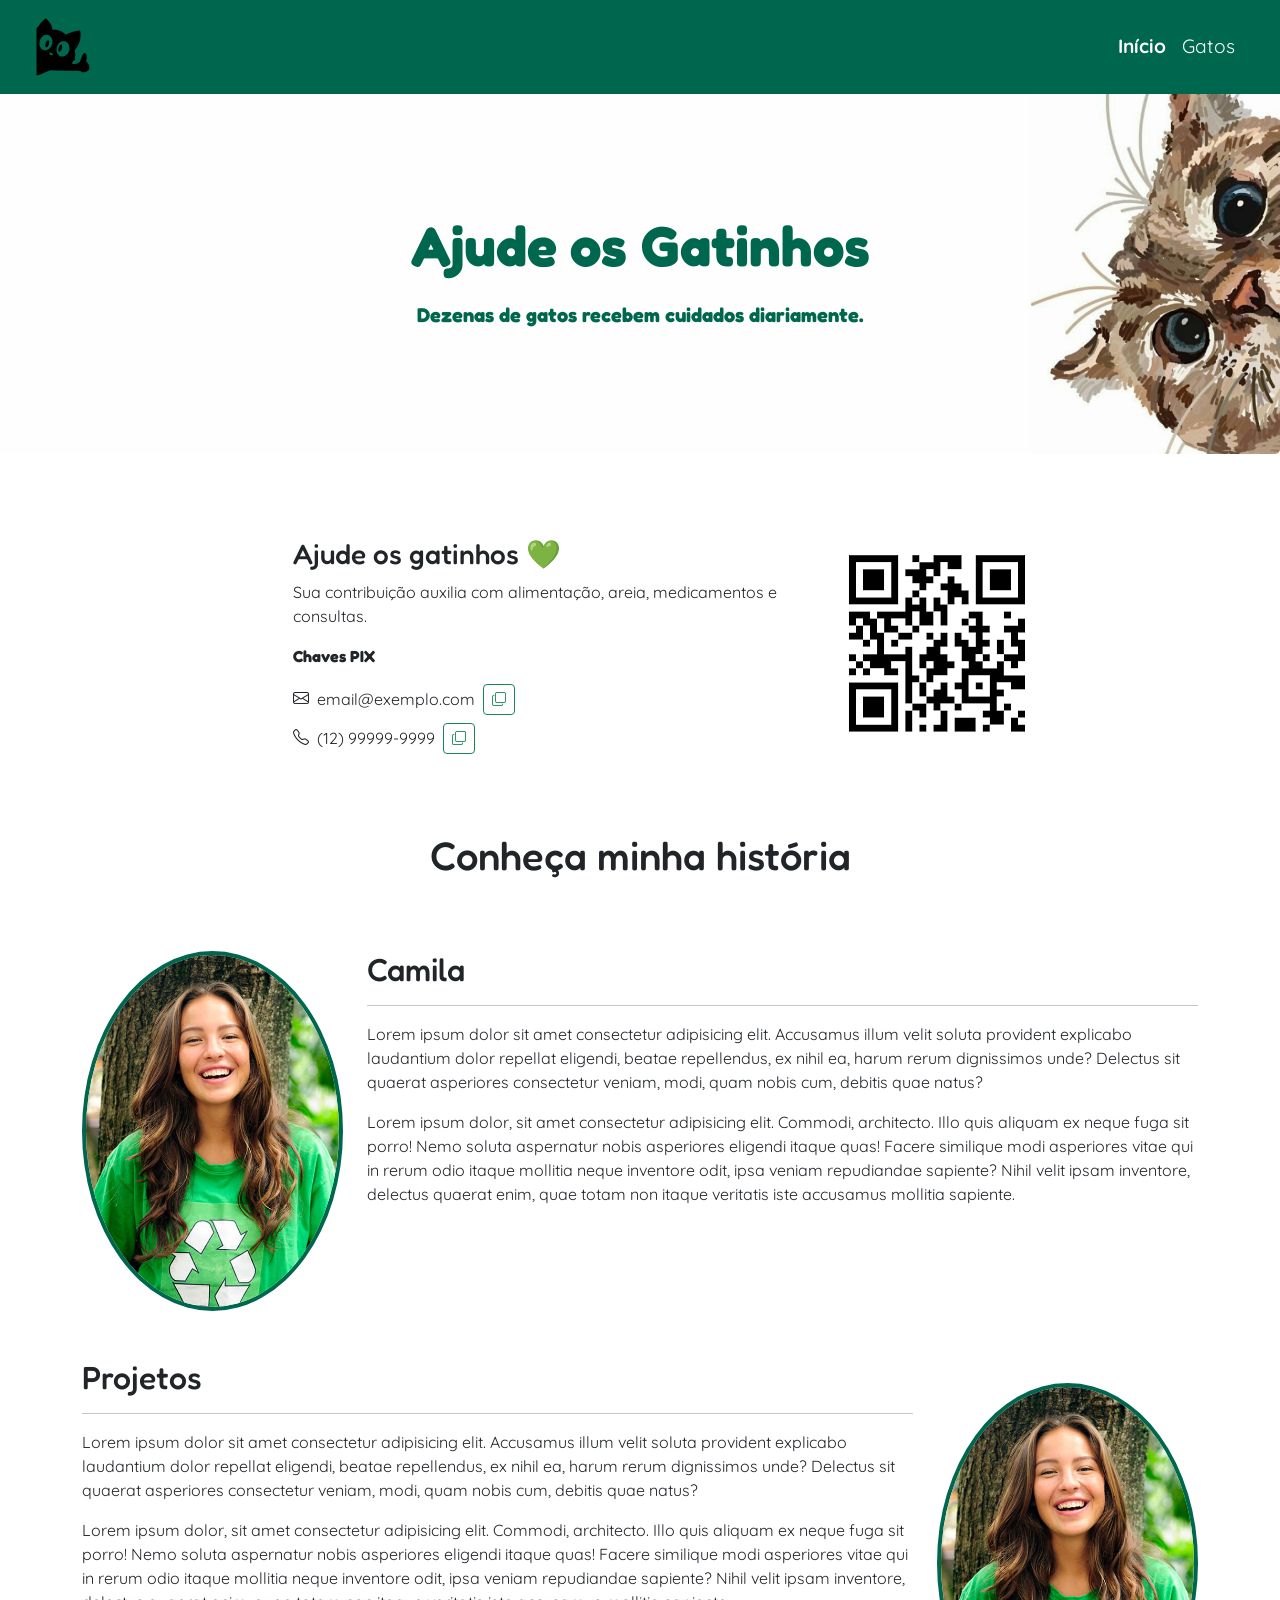
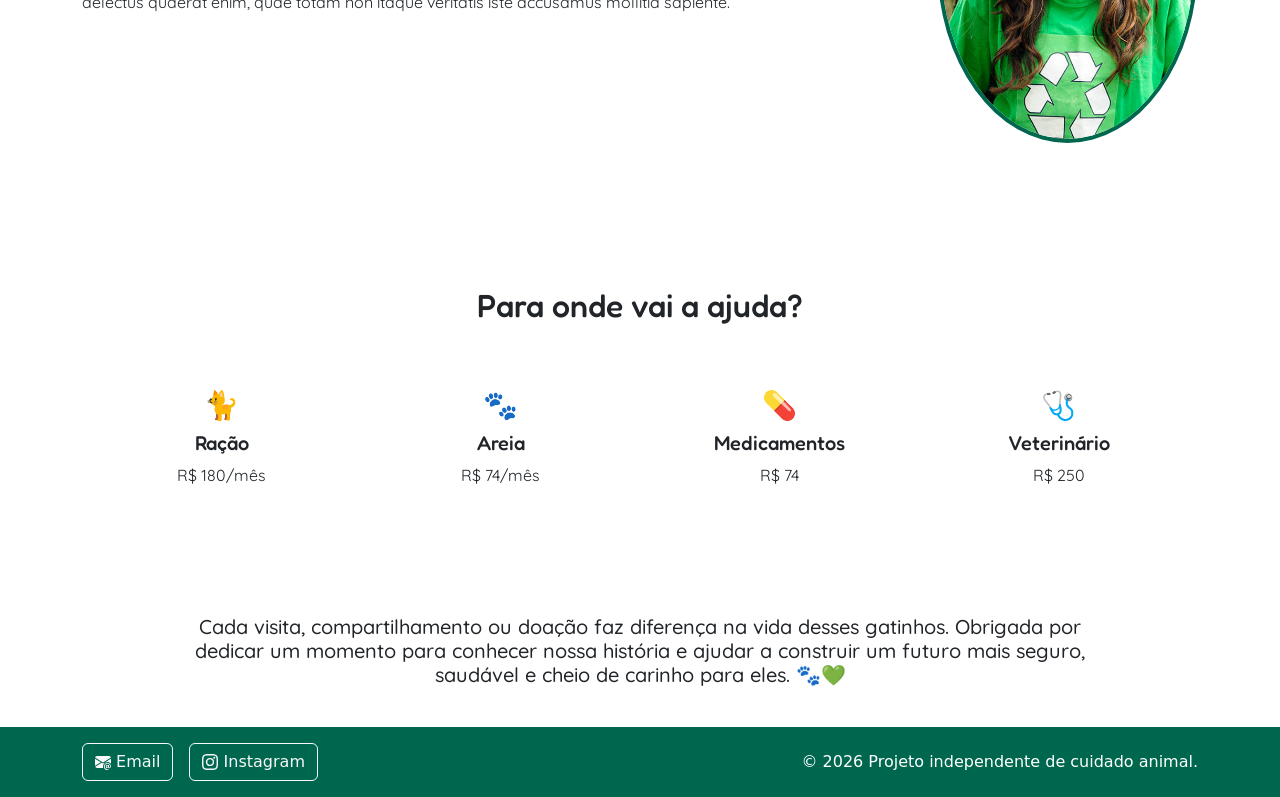
==== index.html @ ad8fa3a1 "mano arrumei." ====
<!DOCTYPE html>
<html lang="en">
<head>
    <meta charset="UTF-8">
    <meta name="viewport" content="width=device-width, initial-scale=1.0">
    <link href="https://cdn.jsdelivr.net/npm/bootstrap@5.3.8/dist/css/bootstrap.min.css" rel="stylesheet" integrity="sha384-sRIl4kxILFvY47J16cr9ZwB07vP4J8+LH7qKQnuqkuIAvNWLzeN8tE5YBujZqJLB" crossorigin="anonymous">
    <link href="https://fonts.googleapis.com/css2?family=Fredoka:wght@300;400;500;600;700&family=Quicksand:wght@300;400;500;600;700&display=swap" rel="stylesheet">
    <link rel="stylesheet" href="https://cdn.jsdelivr.net/npm/bootstrap-icons@1.11.3/font/bootstrap-icons.min.css">
    <link rel="stylesheet" href="css/style.css">
    <title>Início</title>
</head>
<body>

<nav class="navbar navbar-expand-lg minha-navbar">
  <div class="container-fluid">

    <a class="navbar-brand" href="index.html">
      <img class="menu-logo" src="img/logo.svg" alt="Logo">
    </a>

    <button
      class="navbar-toggler"
      type="button"
      data-bs-toggle="collapse"
      data-bs-target="#navbarSupportedContent"
      aria-controls="navbarSupportedContent"
      aria-expanded="false"
      aria-label="Abrir menu"
    >
      <span class="navbar-toggler-icon"></span>
    </button>

    <div class=" home collapse navbar-collapse" id="navbarSupportedContent">
      <ul class="navbar-nav ms-auto">

        <li class="nav-item">
          <a class=" text-navbar nav-link active" href="index.html">Início</a>
        </li>

        <li class="nav-item">
          <a class=" text-navbar nav-link" href="gatos.html">Gatos</a>
        </li>

      </ul>
    </div>

  </div>
</nav>

<header>
    <div class="card text-white border-0">

        <img 
            src="img/heather.jpg"
            alt="Banner"
            class="card-img">

        <div class="text-heather card-img-overlay d-flex flex-column justify-content-center align-items-center text-center">

            <h1 class=" text-header fw-bold display-4">
                Ajude os Gatinhos
            </h1>

            <h2 class="text-header lead fw-bold mt-3">
                Dezenas de gatos recebem cuidados diariamente.
            </h2>

        </div>

    </div>
</header>

<main>

    <div class="container">
      <div class="row">

        <div class="row my-5 align-items-center d-flex justify-content-center">

      <!-- ESQUERDA -->
      <div class="pix col-md-8">

          <h3 class="title-main">Ajude os gatinhos 💚</h3>

          <p class="text-main">
              Sua contribuição auxilia com alimentação,
              areia, medicamentos e consultas.
          </p>

          <p class="title-main"><strong>Chaves PIX</strong></p>

          <div class="d-flex align-items-center gap-2 mb-2">
              <i class="bi bi-envelope"></i>

              <span class="text-main"id="pix-email">
                  email@exemplo.com
              </span>

              <button class="btn btn-sm btn-outline-success"
                      onclick="copiarTexto('pix-email', 'msg-email')">
                  <i class="bi bi-copy"></i>
              </button>

              <span id="msg-email"></span>
          </div>

          <div class="d-flex align-items-center gap-2">
              <i class="bi bi-telephone"></i>

              <span class="text-main" id="pix-tel">
                  (12) 99999-9999
              </span>

              <button class="btn btn-sm btn-outline-success"
                      onclick="copiarTexto('pix-tel', 'msg-tel')">
                  <i class="bi bi-copy"></i>
              </button>

              <span id="msg-tel"></span>
          </div>

      </div>

      <!-- DIREITA -->
      <div class=" qrcode col-md-4">
          <img src="img/qr code.png"
              alt="QR Code"
              class="img-qrcode img-fluid"
              style="max-width:300px;">
      </div>

  </div>


</div>

      
        <div class="text-center mt-4 mb-4">
          <h1 class="title-main">Conheça minha história</h1>
        </div>

        <div class="row my-5">

        <div class="col-md-3">
        <div class="card my-4">
          <img src="img/pessoa.jpeg" class="card-img-top rounded-circle" alt="foto-camila">
        </div>
      </div>

      <div class="col-md-9 my-4">
        <h2 class="title-main">Camila</h2>
        <hr>
        <p class="text-main">Lorem ipsum dolor sit amet consectetur adipisicing elit. Accusamus illum velit soluta provident explicabo laudantium dolor repellat eligendi, beatae repellendus, ex nihil ea, harum rerum dignissimos unde? Delectus sit quaerat asperiores consectetur veniam, modi, quam nobis cum, debitis quae natus?</p>

        <p class="text-main">Lorem ipsum dolor, sit amet consectetur adipisicing elit. Commodi, architecto. Illo quis aliquam ex neque fuga sit porro! Nemo soluta aspernatur nobis asperiores eligendi itaque quas! Facere similique modi asperiores vitae qui in rerum odio itaque mollitia neque inventore odit, ipsa veniam repudiandae sapiente? Nihil velit ipsam inventore, delectus quaerat enim, quae totam non itaque veritatis iste accusamus mollitia sapiente.</p>
      </div>


      <div class="col-md-9 my-4">
        <h2 class="title-main">Projetos</h2>
        <hr>
        <p class="text-main">Lorem ipsum dolor sit amet consectetur adipisicing elit. Accusamus illum velit soluta provident explicabo laudantium dolor repellat eligendi, beatae repellendus, ex nihil ea, harum rerum dignissimos unde? Delectus sit quaerat asperiores consectetur veniam, modi, quam nobis cum, debitis quae natus?</p>

        <p class="text-main">Lorem ipsum dolor, sit amet consectetur adipisicing elit. Commodi, architecto. Illo quis aliquam ex neque fuga sit porro! Nemo soluta aspernatur nobis asperiores eligendi itaque quas! Facere similique modi asperiores vitae qui in rerum odio itaque mollitia neque inventore odit, ipsa veniam repudiandae sapiente? Nihil velit ipsam inventore, delectus quaerat enim, quae totam non itaque veritatis iste accusamus mollitia sapiente.</p>
      </div>

      <div class="col-md-3 my-4">
        <div class="card my-4">
          <img src="img/pessoa.jpeg" class="card-img-top rounded-circle" alt="foto-trabalho">
        </div>
      </div>
      </div>

      <div class="row my-5">

        <section class="py-5">
    <div class="container">

        <h2 class=" title-main text-center mb-5">Para onde vai a ajuda?</h2>

        <div class="row g-4">

            <div class="col-12 col-md-6 col-lg-3">
                <div class="card text-center h-100">
                    <div class="card-body">
                        <h3>🐈</h3>
                        <h5 class="title-main">Ração</h5>
                        <p class="text-main">R$ 180/mês</p>
                    </div>
                </div>
            </div>

            <div class="col-12 col-md-6 col-lg-3">
                <div class="card text-center h-100">
                    <div class="card-body">
                        <h3>🐾</h3>
                        <h5 class="title-main">Areia</h5>
                        <p class="text-main">R$ 74/mês</p>
                    </div>
                </div>
            </div>

            <div class="col-12 col-md-6 col-lg-3">
                <div class="card text-center h-100">
                    <div class="card-body">
                        <h3>💊</h3>
                        <h5 class="title-main">Medicamentos</h5>
                        <p class="text-main">R$ 74</p>
                    </div>
                </div>
            </div>

            <div class="col-12 col-md-6 col-lg-3">
                <div class="card text-center h-100">
                    <div class="card-body">
                        <h3>🩺</h3>
                        <h5 class="title-main">Veterinário</h5>
                        <p class="text-main">R$ 250</p>
                    </div>
                </div>
            </div>

        </div>

    </div>
</section>
      </div>
       
      <h5 class="agradecimento text-center text-main">Cada visita, compartilhamento ou doação faz diferença na vida desses gatinhos. Obrigada por dedicar um momento para conhecer nossa história e ajudar a construir um futuro mais seguro, saudável e cheio de carinho para eles. 🐾💚</h5>

      </div>

</main>

<footer class="py-3">
    <div class="container">
        <div class="d-flex flex-column flex-md-row justify-content-between align-items-center gap-3">
            <div class="d-flex flex-column flex-sm-row gap-3">
                <a href="mailto:contato@email.com" class="btn btn-outline-light" class="footer-text mb-0">
                    <svg xmlns="http://www.w3.org/2000/svg" width="16" height="16" fill="currentColor" class="bi bi-envelope-at-fill" viewBox="0 0 16 16">
  <path d="M2 2A2 2 0 0 0 .05 3.555L8 8.414l7.95-4.859A2 2 0 0 0 14 2zm-2 9.8V4.698l5.803 3.546zm6.761-2.97-6.57 4.026A2 2 0 0 0 2 14h6.256A4.5 4.5 0 0 1 8 12.5a4.49 4.49 0 0 1 1.606-3.446l-.367-.225L8 9.586zM16 9.671V4.697l-5.803 3.546.338.208A4.5 4.5 0 0 1 12.5 8c1.414 0 2.675.652 3.5 1.671"/>
  <path d="M15.834 12.244c0 1.168-.577 2.025-1.587 2.025-.503 0-1.002-.228-1.12-.648h-.043c-.118.416-.543.643-1.015.643-.77 0-1.259-.542-1.259-1.434v-.529c0-.844.481-1.4 1.26-1.4.585 0 .87.333.953.63h.03v-.568h.905v2.19c0 .272.18.42.411.42.315 0 .639-.415.639-1.39v-.118c0-1.277-.95-2.326-2.484-2.326h-.04c-1.582 0-2.64 1.067-2.64 2.724v.157c0 1.867 1.237 2.654 2.57 2.654h.045c.507 0 .935-.07 1.18-.18v.731c-.219.1-.643.175-1.237.175h-.044C10.438 16 9 14.82 9 12.646v-.214C9 10.36 10.421 9 12.485 9h.035c2.12 0 3.314 1.43 3.314 3.034zm-4.04.21v.227c0 .586.227.8.581.8.31 0 .564-.17.564-.743v-.367c0-.516-.275-.708-.572-.708-.346 0-.573.245-.573.791"/>
</svg>
                    Email
                </a>

                <a href="https://instagram.com/perfil" target="_blank" class="btn btn-outline-light" class="footer-text mb-0">
                    <svg xmlns="http://www.w3.org/2000/svg" width="16" height="16" fill="currentColor" class="bi bi-instagram" viewBox="0 0 16 16">
  <path d="M8 0C5.829 0 5.556.01 4.703.048 3.85.088 3.269.222 2.76.42a3.9 3.9 0 0 0-1.417.923A3.9 3.9 0 0 0 .42 2.76C.222 3.268.087 3.85.048 4.7.01 5.555 0 5.827 0 8.001c0 2.172.01 2.444.048 3.297.04.852.174 1.433.372 1.942.205.526.478.972.923 1.417.444.445.89.719 1.416.923.51.198 1.09.333 1.942.372C5.555 15.99 5.827 16 8 16s2.444-.01 3.298-.048c.851-.04 1.434-.174 1.943-.372a3.9 3.9 0 0 0 1.416-.923c.445-.445.718-.891.923-1.417.197-.509.332-1.09.372-1.942C15.99 10.445 16 10.173 16 8s-.01-2.445-.048-3.299c-.04-.851-.175-1.433-.372-1.941a3.9 3.9 0 0 0-.923-1.417A3.9 3.9 0 0 0 13.24.42c-.51-.198-1.092-.333-1.943-.372C10.443.01 10.172 0 7.998 0zm-.717 1.442h.718c2.136 0 2.389.007 3.232.046.78.035 1.204.166 1.486.275.373.145.64.319.92.599s.453.546.598.92c.11.281.24.705.275 1.485.039.843.047 1.096.047 3.231s-.008 2.389-.047 3.232c-.035.78-.166 1.203-.275 1.485a2.5 2.5 0 0 1-.599.919c-.28.28-.546.453-.92.598-.28.11-.704.24-1.485.276-.843.038-1.096.047-3.232.047s-2.39-.009-3.233-.047c-.78-.036-1.203-.166-1.485-.276a2.5 2.5 0 0 1-.92-.598 2.5 2.5 0 0 1-.6-.92c-.109-.281-.24-.705-.275-1.485-.038-.843-.046-1.096-.046-3.233s.008-2.388.046-3.231c.036-.78.166-1.204.276-1.486.145-.373.319-.64.599-.92s.546-.453.92-.598c.282-.11.705-.24 1.485-.276.738-.034 1.024-.044 2.515-.045zm4.988 1.328a.96.96 0 1 0 0 1.92.96.96 0 0 0 0-1.92m-4.27 1.122a4.109 4.109 0 1 0 0 8.217 4.109 4.109 0 0 0 0-8.217m0 1.441a2.667 2.667 0 1 1 0 5.334 2.667 2.667 0 0 1 0-5.334"/>
</svg>
                    Instagram
                </a>
            </div>

            <p class="footer-text mb-0">
                © 2026 Projeto independente de cuidado animal.
            </p>

        </div>
    </div>
</footer>


<script>
function copiarTexto(idTexto, idMsg) {
    const texto = document.getElementById(idTexto).innerText;

    navigator.clipboard.writeText(texto).then(() => {
        document.getElementById(idMsg).innerText = "Copiado!";
        setTimeout(() => {
            document.getElementById(idMsg).innerText = "";
        }, 1500);
    });
}
</script>

    <script src="https://cdn.jsdelivr.net/npm/bootstrap@5.3.8/dist/js/bootstrap.bundle.min.js" integrity="sha384-FKyoEForCGlyvwx9Hj09JcYn3nv7wiPVlz7YYwJrWVcXK/BmnVDxM+D2scQbITxI" crossorigin="anonymous"></script>
</body>
</html>
---- css/style.css ----
/*div{
    border: 2px solid red;
}*/


*{
    margin: 0;
    padding: 0;
    box-sizing: border-box;
}

body{
    min-height: 100vh;
}

/* =========================
   NAVBAR
========================= */

.minha-navbar{
    background-color: #00674f;
}

.menu-logo{
    width: 64px;
    height: auto;
    max-width: 100%;
    object-fit: contain;
    margin-left: 30%;
}

.home{
    margin-right: 2%;
}

.text-navbar{
    font-size: larger;
    font-family: 'quicksand', sans-serif;
}

.minha-navbar .nav-link,
.minha-navbar .navbar-brand{
    color: white;
}

.minha-navbar .nav-link:hover{
    color: #d4d4d4;
}

.minha-navbar .active{
    color: white !important;
    font-weight: bold;
}

/* =========================
   HEADER
========================= */

.card{
    border: none;
    border-radius: 0;
}

.card img{
    width: 100%;
    height: 40vh;
    min-height: 200px;
    max-height: 500px;
    object-fit: cover;
    display: block;
}

.banner-img{
    height: 40vh;
    min-height: 250px;
    max-height: 500px;
    object-fit: cover;
}

.text-heather{
    color: #00674f;

}
.card-img {
    border: none;
}
.text-header{
    font-family: 'fredoka',sans-serif;
}



/* =========================
   MAIN
========================= */

main{
    padding: 2rem 0;
}

.title-main{
    font-family: 'fredoka', sans-serif;
}

.text-main{
    font-family: 'quicksand', sans-serif;
}

/* =========================
   FOOTER
========================= */

footer{
    background-color: #00674f;
    padding: 20px;
}

.footer-text{
    color: white;
    margin: 0;
    text-align: center;
}

/* =========================
   TABLET
========================= */

@media (max-width: 768px){

    .menu-logo{
        width: 56px;
    }

    .card img{
        height: 30vh;
    }

    .navbar-nav{
        text-align: center;
        padding-top: 1rem;
    }

}

/* =========================
   CELULAR
========================= */

@media (max-width: 576px){

    .menu-logo{
        width: 48px;
    }

    .card img{
        height: 25vh;
        min-height: 180px;
    }

    footer .btn{
        width: 100%;
    }

    footer .d-flex{
        gap: 1rem;
    }

}

.card img{
    width: 100%;
    height: 40vh;
    min-height: 200px;
    object-fit: cover;
    display: block;
}

/* =========================
   PAGAMENTO
========================= */

.pix{
    padding-left: 20%;
}

.qrcode{
    padding-right: 10%;
    
}
.img-qrcode {
    border: none;
}


/* =========================
   AGRADECIMENTO
========================= */
.agradecimento{
    padding-left: 10%;
    padding-right: 10%;
}

/* =========================
   iMAGENS
========================= */

img {
  border: 4px solid #00674f;
}

/* =========================
   GALERIA
========================= */
.text-galeria{
    font-size: large;
}
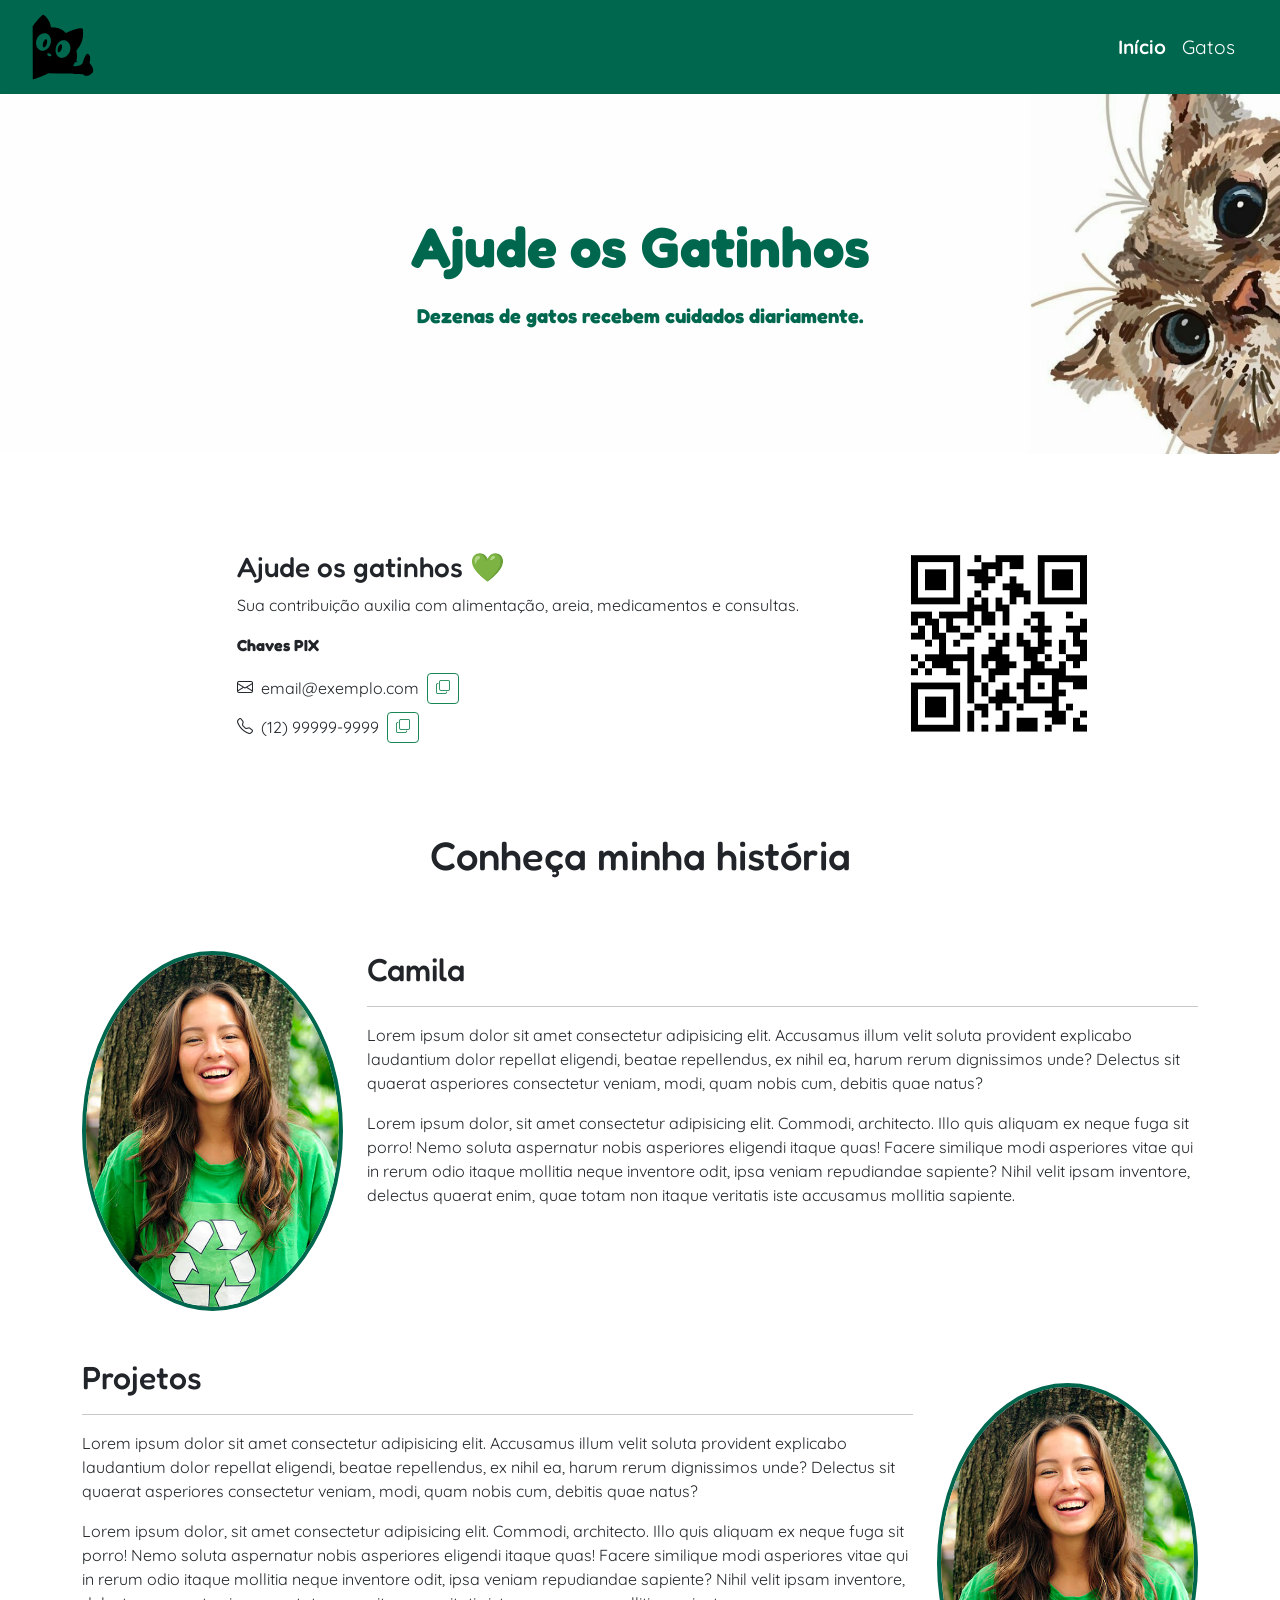
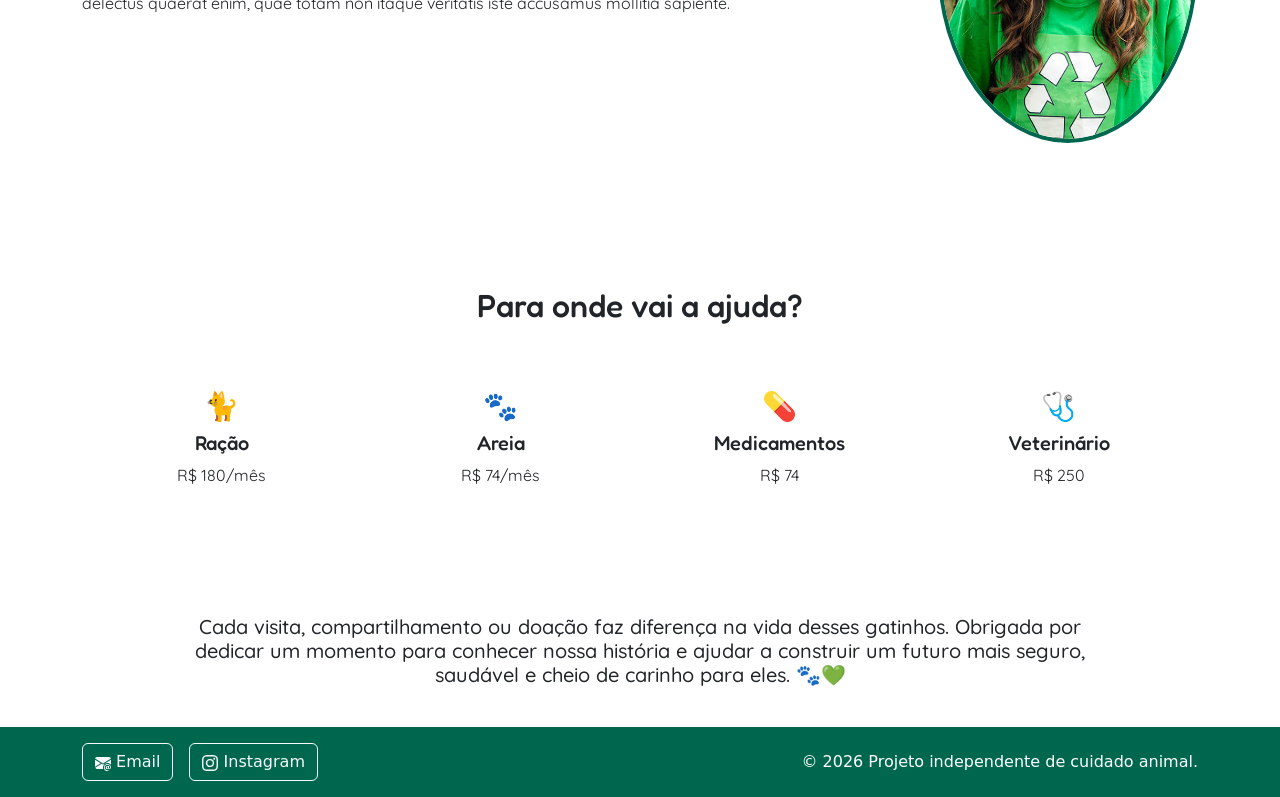
==== commit 900dfb5f: "Corrigindo o layout do celular e travando o dark mode" ====
--- a/index.html
+++ b/index.html
@@ -3,6 +3,7 @@
 <head>
     <meta charset="UTF-8">
     <meta name="viewport" content="width=device-width, initial-scale=1.0">
+    <meta name="color-scheme" content="only light">
     <link href="https://cdn.jsdelivr.net/npm/bootstrap@5.3.8/dist/css/bootstrap.min.css" rel="stylesheet" integrity="sha384-sRIl4kxILFvY47J16cr9ZwB07vP4J8+LH7qKQnuqkuIAvNWLzeN8tE5YBujZqJLB" crossorigin="anonymous">
     <link href="https://fonts.googleapis.com/css2?family=Fredoka:wght@300;400;500;600;700&family=Quicksand:wght@300;400;500;600;700&display=swap" rel="stylesheet">
     <link rel="stylesheet" href="https://cdn.jsdelivr.net/npm/bootstrap-icons@1.11.3/font/bootstrap-icons.min.css">
@@ -122,7 +123,7 @@
       </div>
 
       <!-- DIREITA -->
-      <div class=" qrcode col-md-4">
+      <div class=" qrcode col-md-4 d-flex justify-content-center">
           <img src="img/qr code.png"
               alt="QR Code"
               class="img-qrcode img-fluid"
--- a/css/style.css
+++ b/css/style.css
@@ -12,6 +12,9 @@
 
 body{
     min-height: 100vh;
+    min-height: 100vh;
+    background-color: #ffffff !important;
+    color: #212529 !important;
 }
 
 /* =========================
@@ -28,6 +31,7 @@
     max-width: 100%;
     object-fit: contain;
     margin-left: 30%;
+    border: none;
 }
 
 .home{
@@ -181,12 +185,7 @@
 ========================= */
 
 .pix{
-    padding-left: 20%;
-}
-
-.qrcode{
-    padding-right: 10%;
-    
+    padding-left: 15%;
 }
 .img-qrcode {
     border: none;
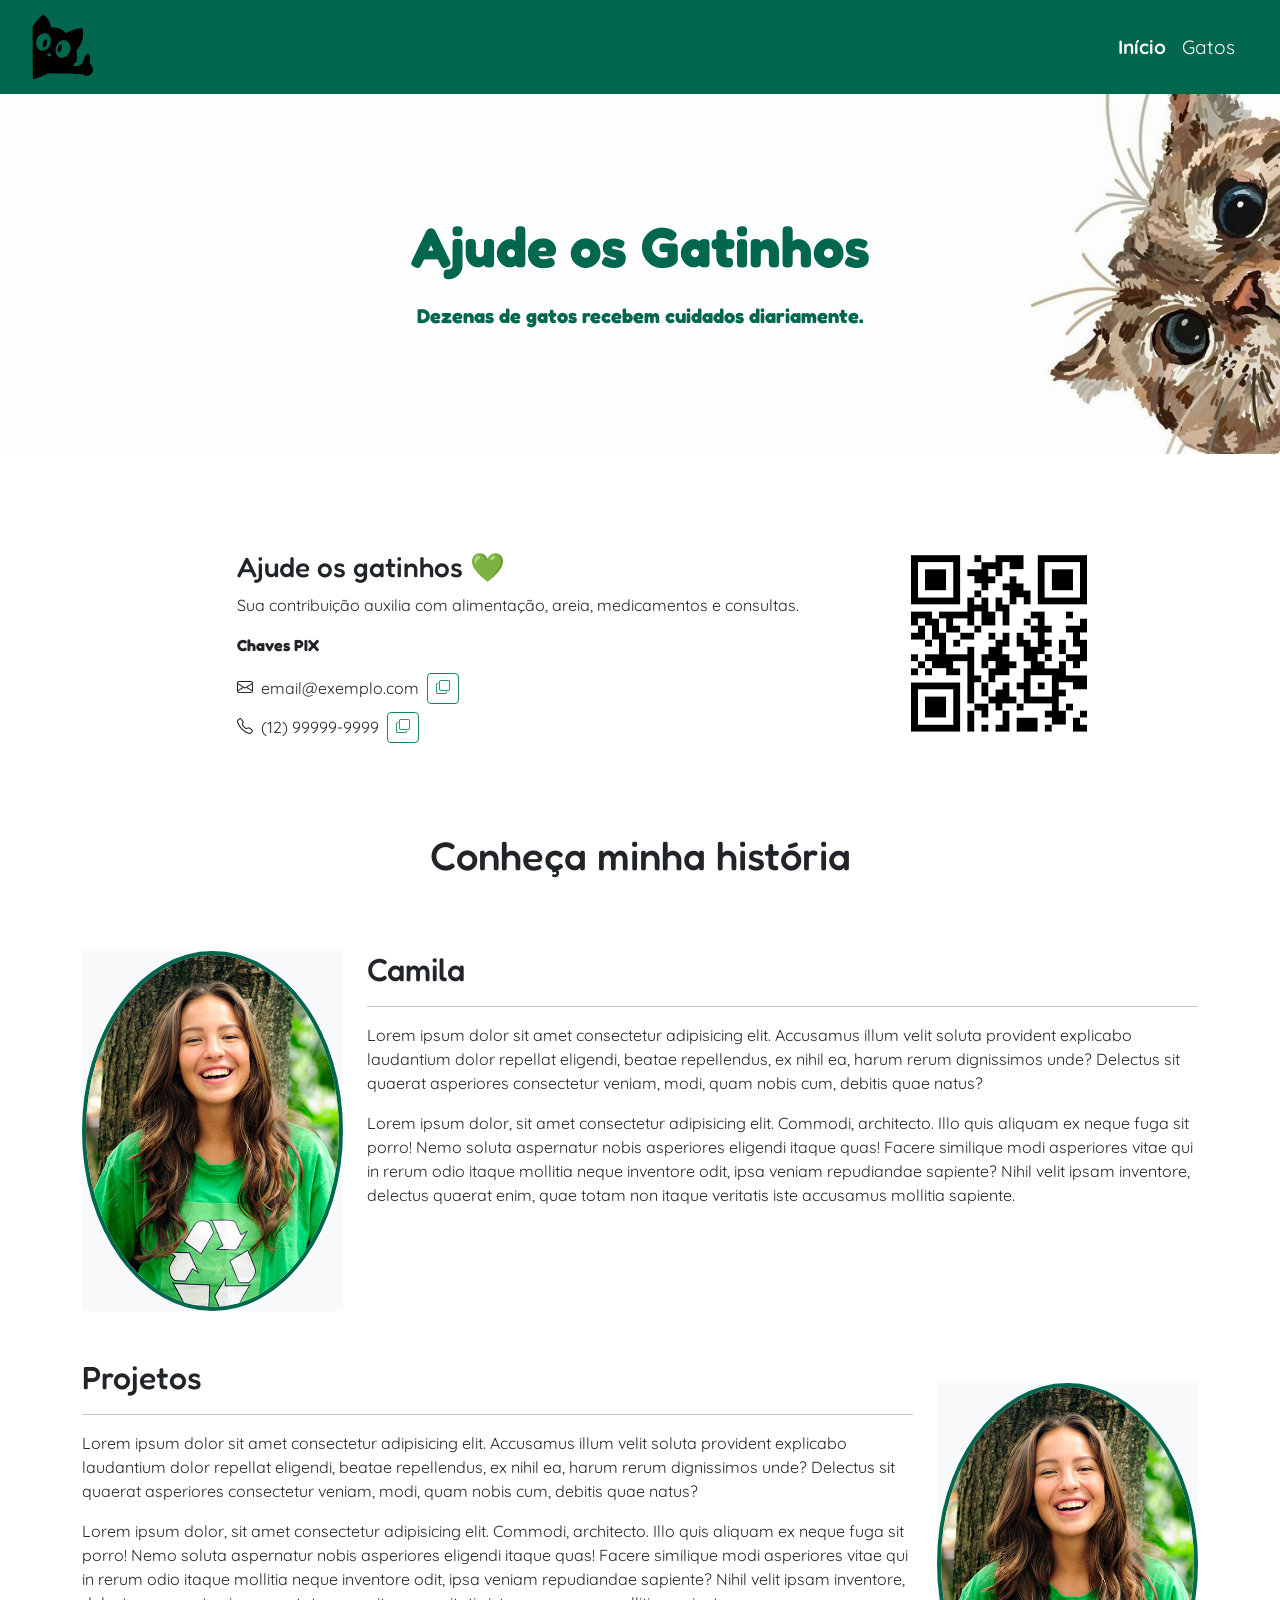
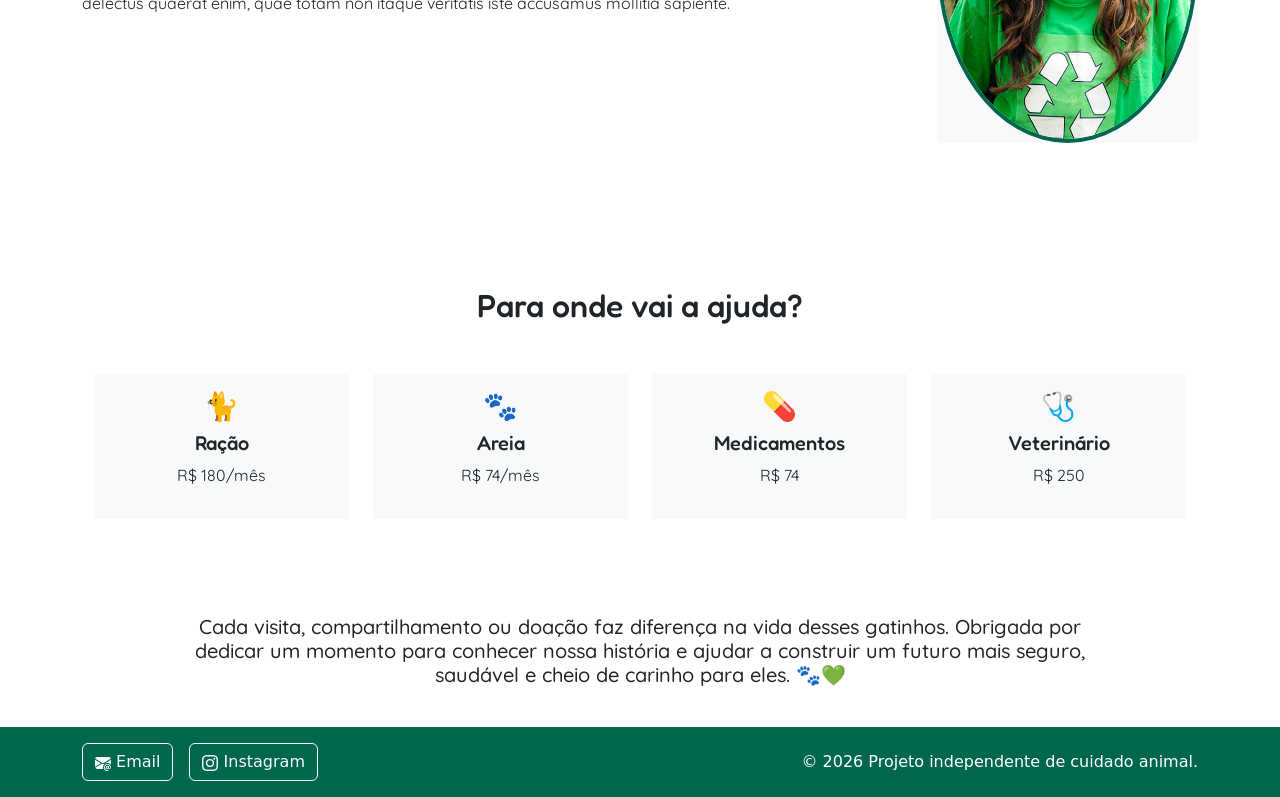
==== commit ad8efb99: "Forçando cores claras no CSS contra dark mode" ====
--- a/index.html
+++ b/index.html
@@ -123,7 +123,7 @@
       </div>
 
       <!-- DIREITA -->
-      <div class=" qrcode col-md-4 d-flex justify-content-center">
+      <div class=" qrcode col-md-4 d-flex justify-content-center mt-4 mt-md-0">
           <img src="img/qr code.png"
               alt="QR Code"
               class="img-qrcode img-fluid"
--- a/css/style.css
+++ b/css/style.css
@@ -13,8 +13,22 @@
 body{
     min-height: 100vh;
     min-height: 100vh;
+}
+
+/* Força o fundo da página inteira a ser branco e os textos escuros */
+html, body {
     background-color: #ffffff !important;
     color: #212529 !important;
+}
+
+/* Garante que a seção do topo (onde diz "Ajude os Gatinhos") mantenha o fundo original */
+.card, .banner-img {
+    background-color: #f8f9fa !important; /* Coloque a cor clara que você usou no fundo do computador */
+}
+
+/* Força os textos do cabeçalho a manterem o verde original */
+.text-heather, .text-header {
+    color: #00674f !important;
 }
 
 /* =========================
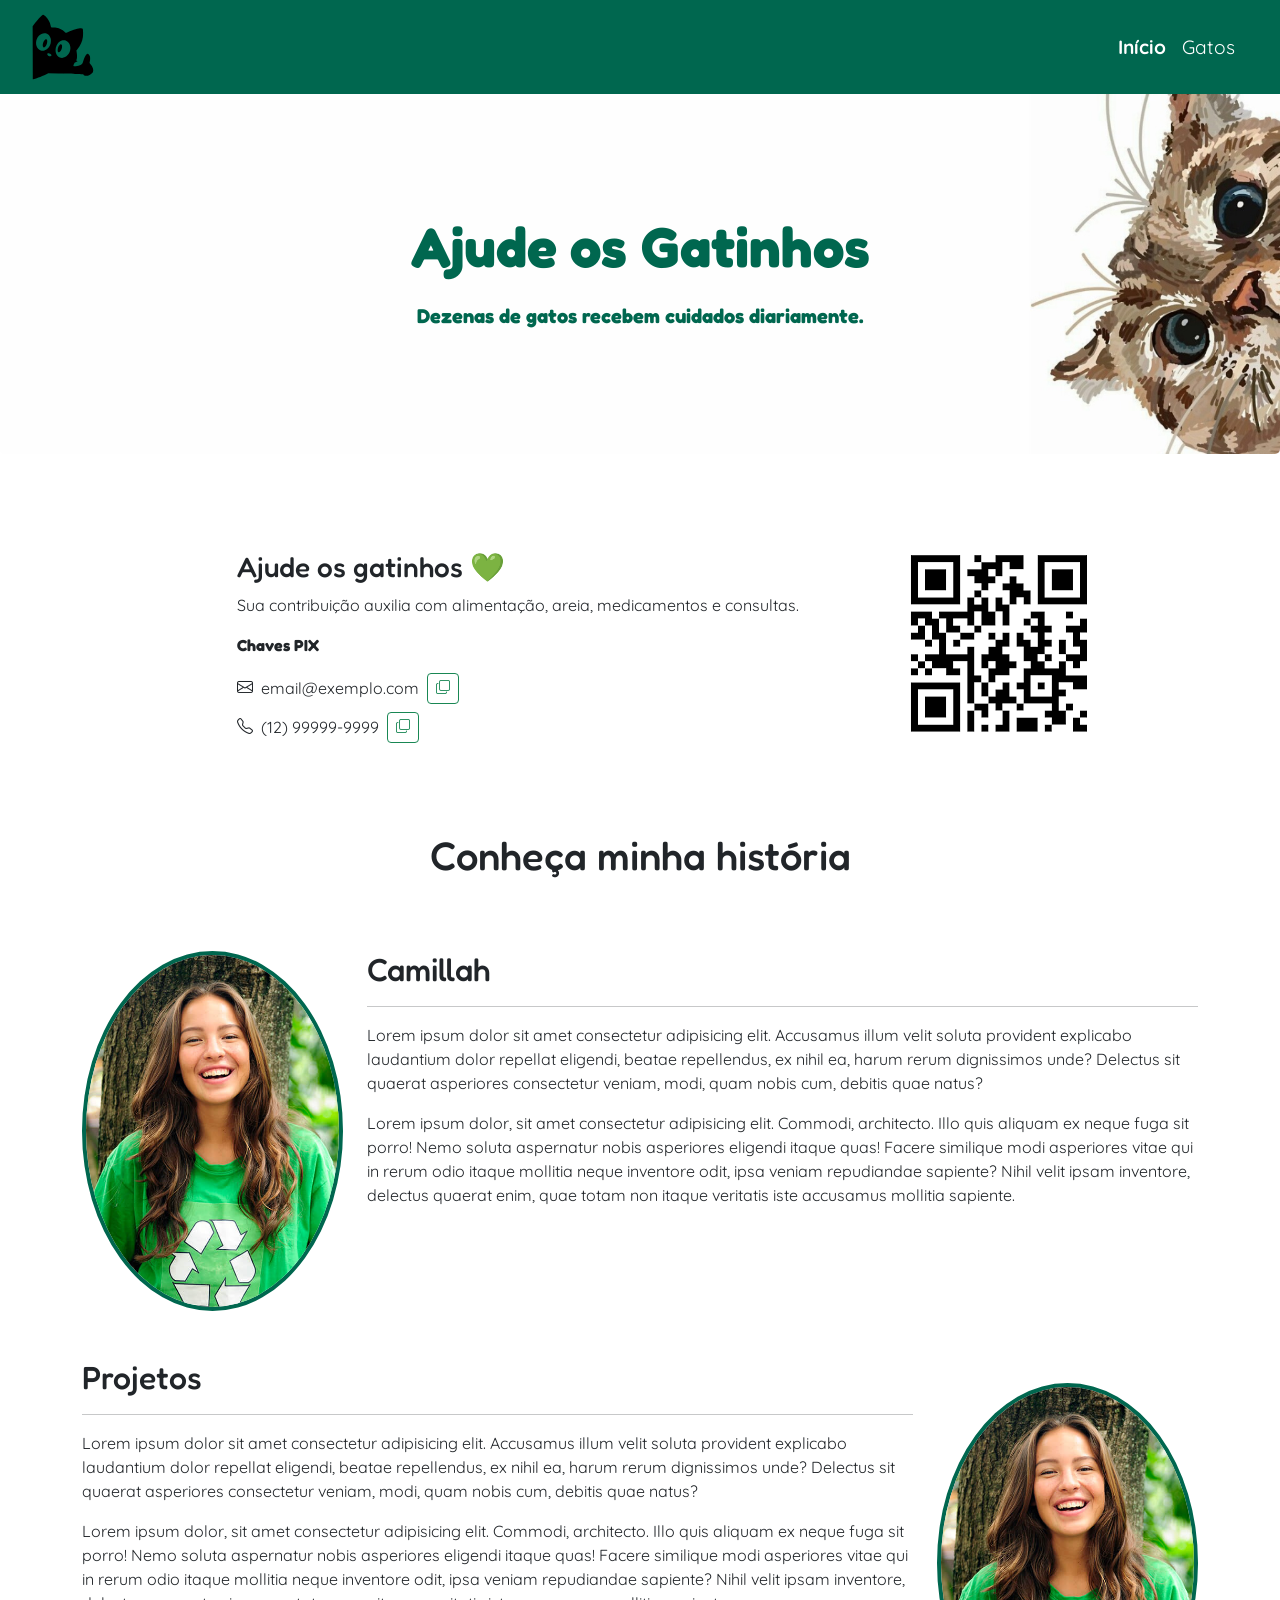
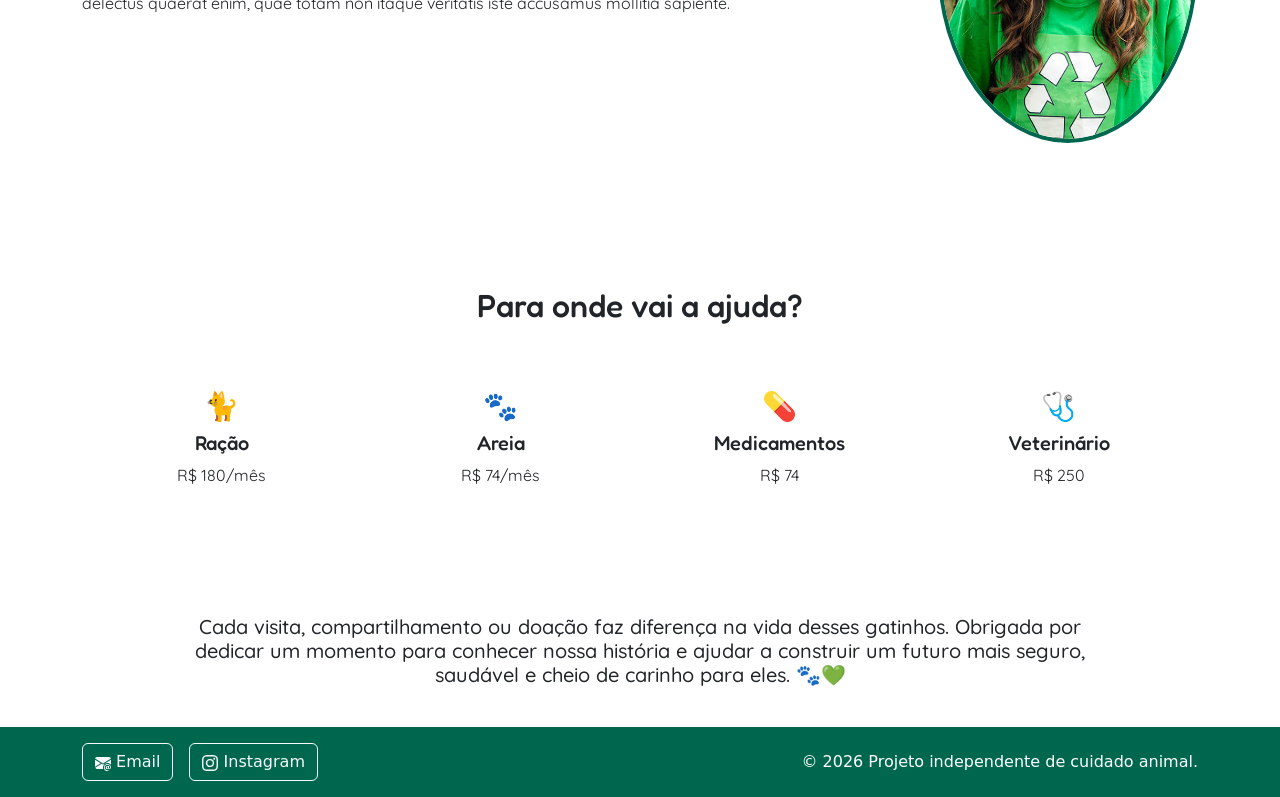
==== commit 8eb2b127: "Arrumei o nome" ====
--- a/index.html
+++ b/index.html
@@ -149,7 +149,7 @@
       </div>
 
       <div class="col-md-9 my-4">
-        <h2 class="title-main">Camila</h2>
+        <h2 class="title-main">Camillah</h2>
         <hr>
         <p class="text-main">Lorem ipsum dolor sit amet consectetur adipisicing elit. Accusamus illum velit soluta provident explicabo laudantium dolor repellat eligendi, beatae repellendus, ex nihil ea, harum rerum dignissimos unde? Delectus sit quaerat asperiores consectetur veniam, modi, quam nobis cum, debitis quae natus?</p>
 
--- a/css/style.css
+++ b/css/style.css
@@ -15,20 +15,19 @@
     min-height: 100vh;
 }
 
-/* Força o fundo da página inteira a ser branco e os textos escuros */
+:root {
+    color-scheme: light !important;
+}
+
 html, body {
     background-color: #ffffff !important;
+    background: #ffffff !important;
     color: #212529 !important;
 }
 
-/* Garante que a seção do topo (onde diz "Ajude os Gatinhos") mantenha o fundo original */
-.card, .banner-img {
-    background-color: #f8f9fa !important; /* Coloque a cor clara que você usou no fundo do computador */
-}
-
-/* Força os textos do cabeçalho a manterem o verde original */
-.text-heather, .text-header {
-    color: #00674f !important;
+/* Garante que o container do topo (onde está escrito Ajude os Gatinhos) fique branco */
+.card {
+    background-color: #ffffff !important;
 }
 
 /* =========================
